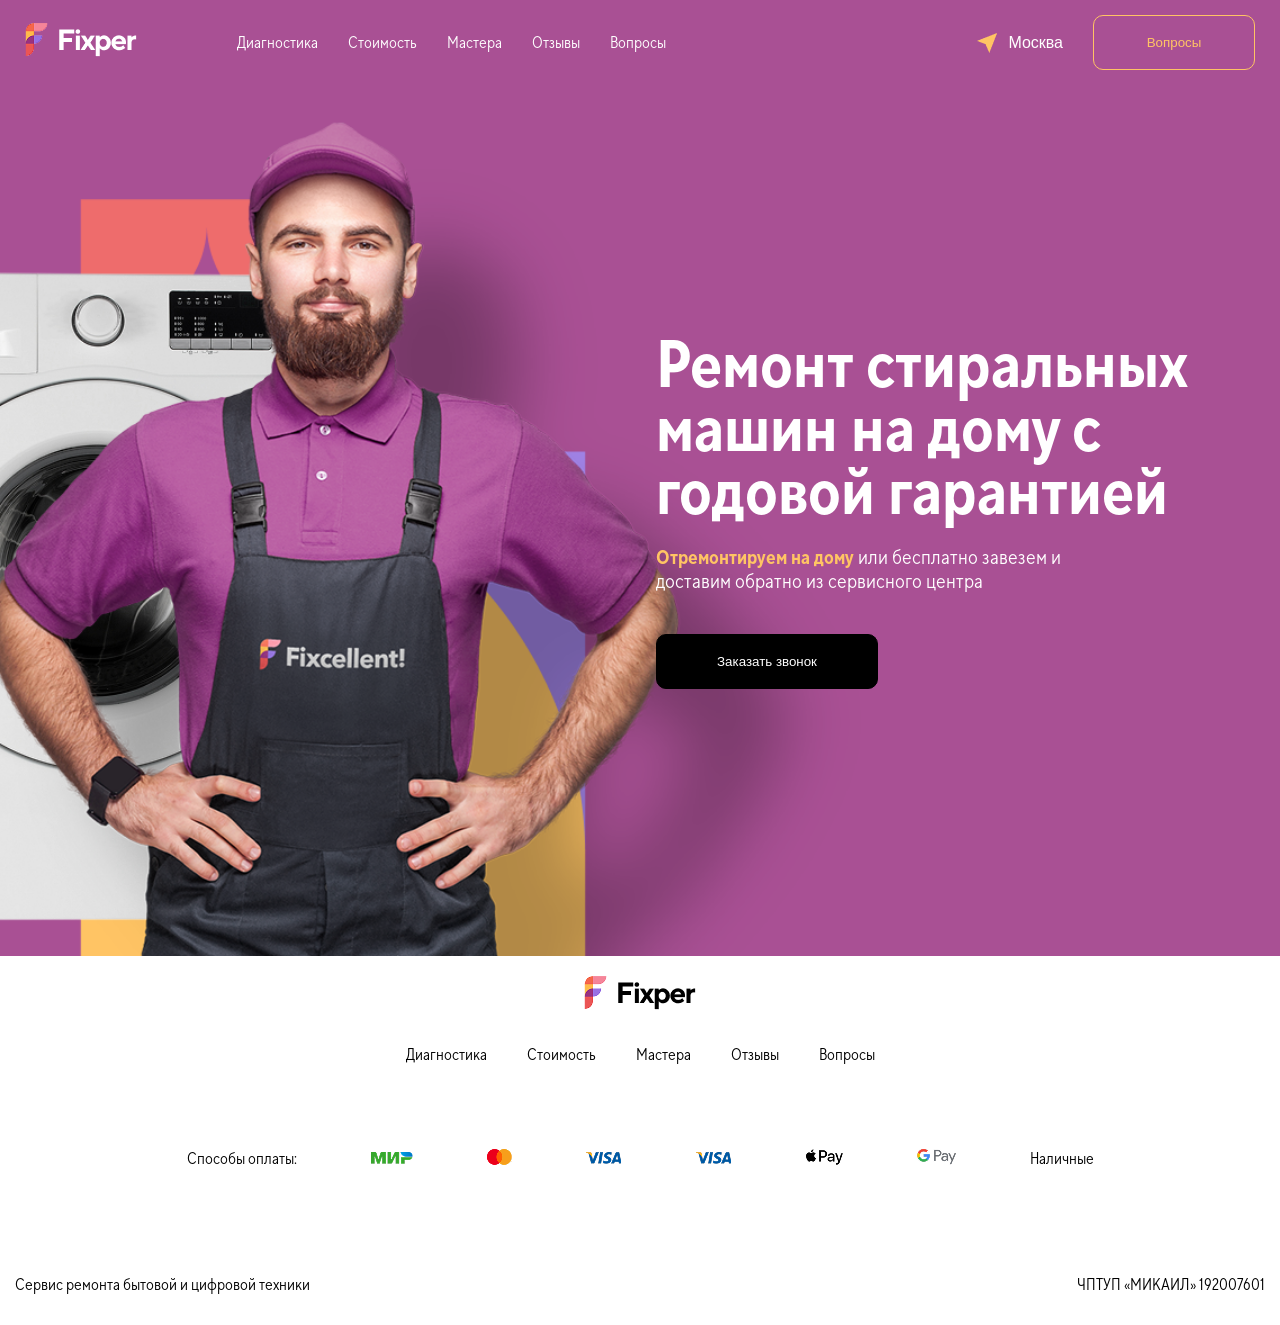
==== fixper/index.html @ 1a1fa9ac "web_apps_al" ====
<!DOCTYPE html>
<html lang="en">

<head>
    <meta charset="UTF-8">
    <meta name="viewport" content="width=device-width, initial-scale=1.0">
    <meta http-equiv="X-UA-Compatible" content="ie=edge">
    <link rel="stylesheet" href="css/style.css">
    <script src="js/maun.js" defer></script>
    <title>Document</title>
</head>

<body>
    <section class="hero">
        <div class="container">
            <header class="header">
                <div class="header__wrapper">
                    <a href="#" class="logo">
                        <img src="./img/logo.png" alt="logo">
                    </a>
                    <nav class="nav">
                        <ul class="nav__list">
                            <li class="nav__item">
                                <a href="#" class="nav__link">Диагностика</a>
                            </li>
                            <li class="nav__item">
                                <a href="#" class="nav__link">Стоимость</a>
                            </li>
                            <li class="nav__item">
                                <a href="#" class="nav__link">Мастера</a>
                            </li>
                            <li class="nav__item">
                                <a href="#" class="nav__link">Отзывы</a>
                            </li>
                            <li class="nav__item">
                                <a href="#" class="nav__link">Вопросы</a>
                            </li>
                        </ul>
                    </nav>
                </div>
                <div class="btn__wrapper">
                    <button class="geo">
                        <img src="./img/geo.png" alt="geo" class="geo__img">
                        <span class="geo">Москва</span>
                    </button>
                    <button class="call">Вопросы</button>
                </div>
                <button id="burgerBtn" class="burger-btn">
                    <span></span>
                    <span></span>
                    <span></span>
                </button>
            </header>
            <div class="hero__content">
                <div class="hero__wrapper">
                    <h1 class="hero__title">
                        Ремонт стиральных машин на дому c годовой гарантией
                    </h1>
                    <p class="hero__text">
                        <span>Отремонтируем на дому</span>
                         или бесплатно завезем и доставим обратно из сервисного центра
                    </p>
                    <button class="hero__btn">Заказать звонок</button>
                </div>
            </div>
        </div>
    </section>


    <footer class="footer">
        <div class="container">
            <div class="footer__wrapper">
                <img class="footer__logo" src="./img/logo2.png" alt="">
                <nav class="footer__nav">
                    <ul class="footer__list">
                        <li class="footer__item">
                            <a href="#" class="footer__link">Диагностика</a>
                        </li>
                        <li class="footer__item">
                            <a href="#" class="footer__link">Стоимость</a>
                        </li>
                        <li class="footer__item">
                            <a href="#" class="footer__link">Мастера</a>
                        </li>
                        <li class="footer__item">
                            <a href="#" class="footer__link">Отзывы</a>
                        </li>
                        <li class="footer__item">
                            <a href="#" class="footer__link">Вопросы</a>
                        </li>
                    </ul>
                </nav>
                <ul class="pay__list">
                    <li class="pay__item">
                        <p>Способы оплаты:</p>
                    </li>
                    <li class="pay__item">
                        <img src="./img/Мир-логотип.png" alt="visa">
                    </li>
                    <li class="pay__item">
                        <img src="./img/2000px-Mastercard-logo.png" alt="mastercard">
                    </li>
                    <li class="pay__item">
                        <img src="./img/Visa_Inc._logo.png" alt="mir">
                    </li>
                    <li class="pay__item">
                        <img src="./img/Visa_Inc._logo.png" alt="visa">
                    </li>
                    <li class="pay__item">
                        <img src="./img/58837-google-apple-mobile-pay-wallet-digital-logo.png" alt="mastercard">
                    </li>
                    <li class="pay__item">
                        <img src="./img/2000px-Google_Pay_(GPay)_Logo.png" alt="mir">
                    </li>
                    <li class="pay__item">
                        <p>Наличные</p>
                    </li>
                </ul>
            </div>
            <div class="footer__info">
                <div class="footer__info__item">
                    Сервис ремонта бытовой и цифровой техники
                </div>
                <div class="footer__info__item">
                    ЧПТУП «МИКАИЛ» 192007601
                </div>
            </div>
        </div>
    </footer>
</body>

</html>
---- fixper/css/style.css ----
@font-face {
    font-family: "TT Norms";
    src: url("../fonts/TT Norms Std Trial Condensed Regular.otf") format("opentype");
    font-weight: 400;
    font-display: swap;
}

@font-face {
    font-family: "TT Norms";
    src: url("../fonts/TT Norms Std Trial Condensed Bold.otf") format("opentype");
    font-weight: 700;
    font-display: swap;
}

@font-face {
    font-family: "TT Norms";
    src: url("../fonts/TT Norms Std Trial Condensed Medium.otf") format("opentype");
    font-weight: 500;
    font-display: swap;
}

@font-face {
    font-family: "TT Norms";
    src: url("../fonts/TT Norms Std Trial Condensed ExtraBold.otf") format("opentype");
    font-weight: 800;
    font-display: swap;
}

@font-face {
    font-family: "Montserrat";
    src: url(../fonts/Montserrat[wght].ttf) format("truetype");
    font-weight: 400 500 700;
    font-display: swap;
}

body {
    font-family: "TT Norms", sans-serif;
    font-weight: 500;
    background-color: #ffffff;
}

*,
*::after,
*::before {
    margin: 0;
    padding: 0;
    box-sizing: border-box;
}

a {
    text-decoration: none;
    color: inherit;
}

ul {
    list-style: none;
}

img {
    max-width: 100%;
}

button {
    border: none;
    background: none;
    cursor: pointer;
}

.container {
    max-width: 1400px;
    margin: 0 auto;
    padding: 0 15px;
}

.hero {
    background-image: url("../img/hero.png");
    background-size: cover;
    background-position: center center;
    background-repeat: no-repeat;
    width: 100%;
    height: auto;
}

.header {
    padding: 3px 10px;
    display: flex;
    justify-content: space-between;
    align-items: center;
    margin-bottom: 250px;
}

.header__wrapper {
    display: flex;
    /* justify-content: space-between; */
    align-items: center;
    padding: 20px 0;
    font-size: 16px;
    color: white;
    font-weight: 400;
    gap: 100px;
}

.nav__list {
    display: flex;
    gap: 30px;
}

.btn__wrapper {
    display: flex;
    gap: 30px;
    align-items: center;
}

.geo {
    display: flex;
    align-items: center;
    gap: 10px;
    cursor: pointer;
    font-size: 16px;
    color: white;
}

.call {
    border: 1px solid #FFC464;
    color: #FFC464;
    width: 162px;
    height: 55px;
    border-radius: 10px;
    cursor: pointer;
}

.burger-btn {
    display: none;
}

.hero__content {
    /* margin-top: 100px; */
    /* text-align: left; */
    color: white;
    padding-left: 641px;
    /* padding-top: 100px; */
}

.hero__title {
    font-size: 67px;
    font-weight: 600;
    margin-bottom: 20px;
    max-width: 665px;
    line-height: 95%;
    font-weight: 700;
}

.hero__text {
    font-size: 20px;
    font-weight: 400;
    margin-bottom: 40px;
    max-width: 460px;
    line-height: 120%;
}

.hero__text span {
    color: #FFC464;
    font-size: 20px;
    font-weight: 700;
}

.hero__btn {
    border: 1px solid #000000;
    background-color: #000000;
    color: #ffffff;
    width: 222px;
    height: 55px;
    border-radius: 10px;
    cursor: pointer;
    margin-bottom: 267px;
}

.footer__wrapper {
    display: flex;
    flex-direction: column;
    justify-content: center;
    align-items: center;
    padding: 20px 0;
    font-size: 16px;
    color: rgb(0, 0, 0);
    font-weight: 400;
    margin-bottom: 85px;
}

.footer__logo{
    margin-bottom: 35px;
}

.footer__list {
    display: flex;
    gap: 40px;
    list-style: none;
    padding: 0;
    margin: 0;
    margin-bottom: 84px;
}

.pay__list{
    display: flex;
    align-items: center;
    gap: 74px;
    padding: 0;
    margin: 0;
}

.footer__info{
    display: flex;
    align-items: center;
    justify-content: space-between;
    margin-bottom: 30px;
    font-weight: 400;
}
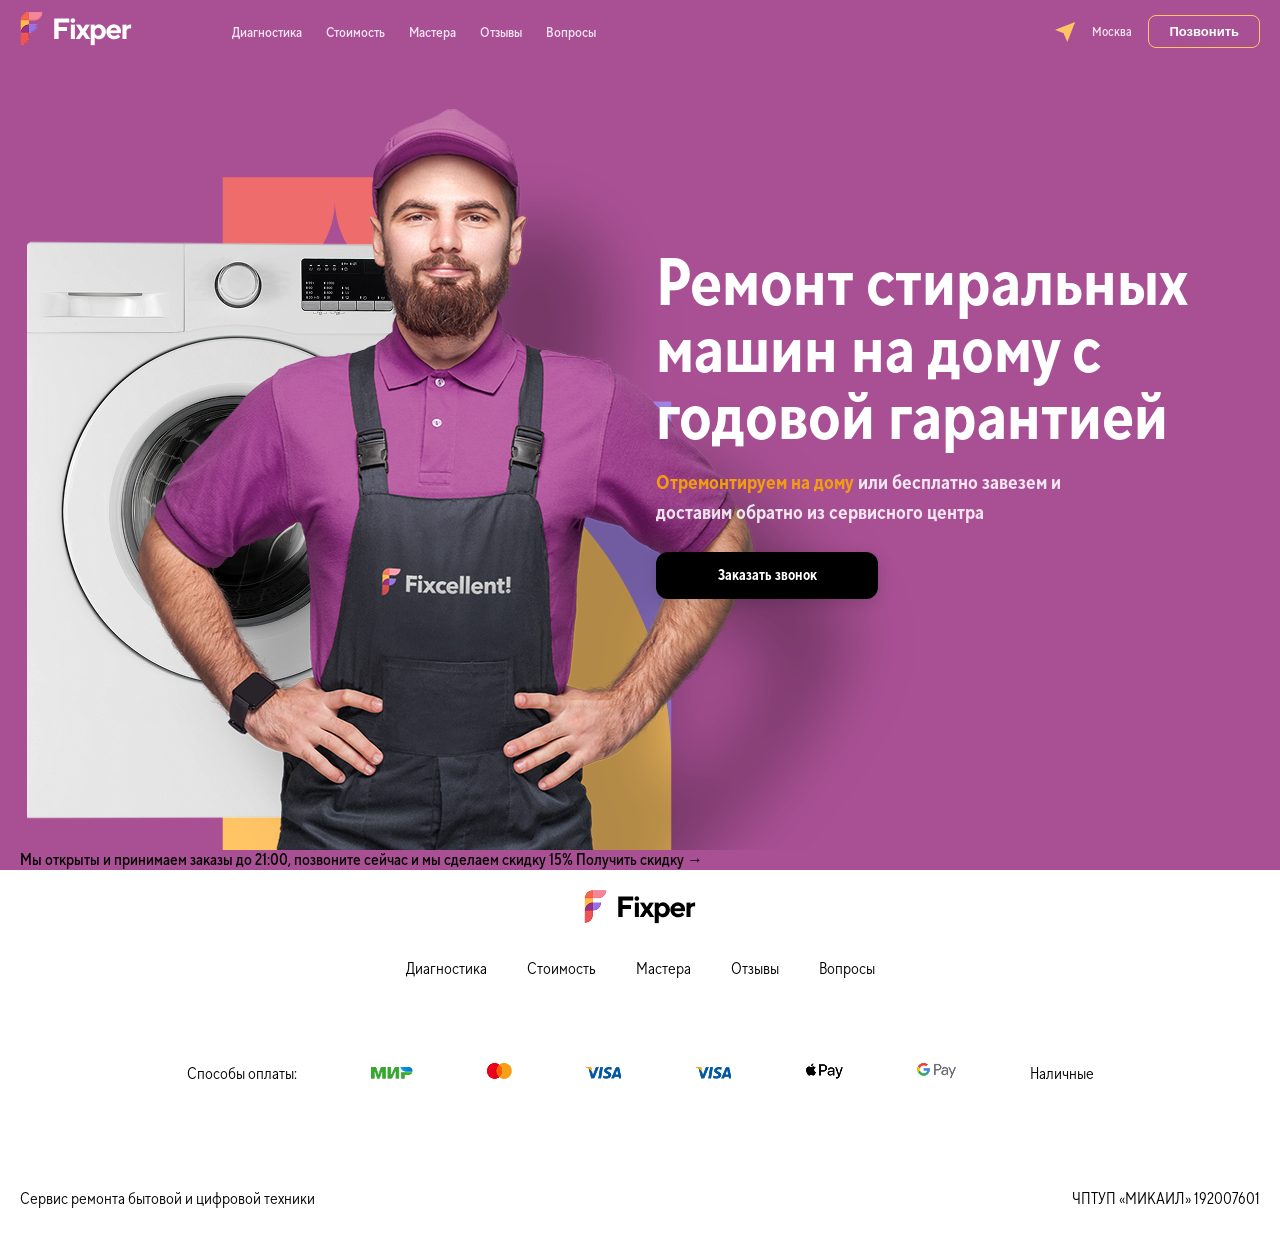
==== commit 8aa28718: "add header hero footer" ====
--- a/fixper/index.html
+++ b/fixper/index.html
@@ -6,51 +6,84 @@
     <meta name="viewport" content="width=device-width, initial-scale=1.0">
     <meta http-equiv="X-UA-Compatible" content="ie=edge">
     <link rel="stylesheet" href="css/style.css">
-    <script src="js/maun.js" defer></script>
+    <script src="js/main.js" defer></script>
     <title>Document</title>
 </head>
 
 <body>
+    <header class="header">
+        <div class="container">
+            <div class="header__wrapper">
+                <a href="#" class="logo">
+                    <img src="./img/logo.png" alt="logo">
+                </a>
+                <nav class="nav">
+                    <ul class="nav__list">
+                        <li class="nav__item">
+                            <a href="#" class="nav__link">Диагностика</a>
+                        </li>
+                        <li class="nav__item">
+                            <a href="#" class="nav__link">Стоимость</a>
+                        </li>
+                        <li class="nav__item">
+                            <a href="#" class="nav__link">Мастера</a>
+                        </li>
+                        <li class="nav__item">
+                            <a href="#" class="nav__link">Отзывы</a>
+                        </li>
+                        <li class="nav__item">
+                            <a href="#" class="nav__link">Вопросы</a>
+                        </li>
+                    </ul>
+                </nav>
+            </div>
+
+            <div class="header-right">
+                <img src="./img/geo.png" alt="geo" class="geo__img">
+                <span class="city">
+                    Москва
+                </span>
+                <button class="btn-call">Позвонить</button>
+            </div>
+            <button class="burger" onclick="openMobileMenu()">
+                <span></span><span></span><span></span>
+            </button>
+        </div>
+    </header>
+
+    <!-- Mobile Menu -->
+    <div class="mobile-menu" id="mobileMenu">
+        <button class="mobile-close" onclick="closeMobileMenu()">×</button>
+        <a href="#diagnostic" onclick="closeMobileMenu()">Диагностика</a>
+        <a href="#pricing" onclick="closeMobileMenu()">Стоимость</a>
+        <a href="#team" onclick="closeMobileMenu()">Мастера</a>
+        <a href="#reviews" onclick="closeMobileMenu()">Отзывы</a>
+        <a href="#faq" onclick="closeMobileMenu()">Вопросы</a>
+        <a href="#contact" onclick="closeMobileMenu()">Контакты</a>
+        <button class="btn-call" style="font-size:16px;padding:12px 32px;">Позвонить</button>
+    </div>
+
     <section class="hero">
+        <div class="hero-info">
+            <img class="hero__img" src="./img/hero_img.png" alt="">
+            <div class="hero-content">
+                <h1>Ремонт стиральных машин на дому с годовой гарантией</h1>
+                <p><span>Отремонтируем на дому</span> или бесплатно завезем и доставим обратно из сервисного центра</p>
+                <a href="#cta" class="btn-hero">Заказать звонок</a>
+            </div>
+        </div>
+
+        <div class="promo-bar">
+            <div class="container">
+                <div class="promo-dot"></div>
+                <span>Мы открыты и принимаем заказы до 21:00, позвоните сейчас и мы сделаем скидку 15%</span>
+                <span class="promo-link">Получить скидку →</span>
+            </div>
+        </div>
+    </section>
+
+    <!-- <section class="hero">
         <div class="container">
-            <header class="header">
-                <div class="header__wrapper">
-                    <a href="#" class="logo">
-                        <img src="./img/logo.png" alt="logo">
-                    </a>
-                    <nav class="nav">
-                        <ul class="nav__list">
-                            <li class="nav__item">
-                                <a href="#" class="nav__link">Диагностика</a>
-                            </li>
-                            <li class="nav__item">
-                                <a href="#" class="nav__link">Стоимость</a>
-                            </li>
-                            <li class="nav__item">
-                                <a href="#" class="nav__link">Мастера</a>
-                            </li>
-                            <li class="nav__item">
-                                <a href="#" class="nav__link">Отзывы</a>
-                            </li>
-                            <li class="nav__item">
-                                <a href="#" class="nav__link">Вопросы</a>
-                            </li>
-                        </ul>
-                    </nav>
-                </div>
-                <div class="btn__wrapper">
-                    <button class="geo">
-                        <img src="./img/geo.png" alt="geo" class="geo__img">
-                        <span class="geo">Москва</span>
-                    </button>
-                    <button class="call">Вопросы</button>
-                </div>
-                <button id="burgerBtn" class="burger-btn">
-                    <span></span>
-                    <span></span>
-                    <span></span>
-                </button>
-            </header>
             <div class="hero__content">
                 <div class="hero__wrapper">
                     <h1 class="hero__title">
@@ -58,13 +91,24 @@
                     </h1>
                     <p class="hero__text">
                         <span>Отремонтируем на дому</span>
-                         или бесплатно завезем и доставим обратно из сервисного центра
+                        или бесплатно завезем и доставим обратно из сервисного центра
                     </p>
                     <button class="hero__btn">Заказать звонок</button>
                 </div>
             </div>
+            <div class="hero__discount">
+                <div class="hero__discount__wrapper">
+                    <img src="./img/Group 417.png" alt="hero_discount">
+                    <img src="./img/Ellipse 85.png" alt="">
+                    <span>Мы открыты и принимаем заказы до 21:00, позвоните сейчас и мы сделаем скидку 15%</span>
+                    <button class="hero__discount__btn">
+                        <span> Получить скидку</span>
+                        <img src="./img/Arrow 1.png" alt="">
+                    </button>
+                </div>
+            </div>
         </div>
-    </section>
+    </section> -->
 
 
     <footer class="footer">
--- a/fixper/css/style.css
+++ b/fixper/css/style.css
@@ -1,219 +1,357 @@
 @font-face {
-    font-family: "TT Norms";
-    src: url("../fonts/TT Norms Std Trial Condensed Regular.otf") format("opentype");
-    font-weight: 400;
-    font-display: swap;
-}
-
-@font-face {
-    font-family: "TT Norms";
-    src: url("../fonts/TT Norms Std Trial Condensed Bold.otf") format("opentype");
-    font-weight: 700;
-    font-display: swap;
-}
-
-@font-face {
-    font-family: "TT Norms";
-    src: url("../fonts/TT Norms Std Trial Condensed Medium.otf") format("opentype");
-    font-weight: 500;
-    font-display: swap;
-}
-
-@font-face {
-    font-family: "TT Norms";
-    src: url("../fonts/TT Norms Std Trial Condensed ExtraBold.otf") format("opentype");
-    font-weight: 800;
-    font-display: swap;
-}
-
-@font-face {
-    font-family: "Montserrat";
-    src: url(../fonts/Montserrat[wght].ttf) format("truetype");
-    font-weight: 400 500 700;
-    font-display: swap;
+  font-family: "TT Norms";
+  src: url("../fonts/TT Norms Std Trial Condensed Regular.otf")
+    format("opentype");
+  font-weight: 400;
+  font-display: swap;
+}
+
+@font-face {
+  font-family: "TT Norms";
+  src: url("../fonts/TT Norms Std Trial Condensed Bold.otf") format("opentype");
+  font-weight: 700;
+  font-display: swap;
+}
+
+@font-face {
+  font-family: "TT Norms";
+  src: url("../fonts/TT Norms Std Trial Condensed Medium.otf")
+    format("opentype");
+  font-weight: 500;
+  font-display: swap;
+}
+
+@font-face {
+  font-family: "TT Norms";
+  src: url("../fonts/TT Norms Std Trial Condensed ExtraBold.otf")
+    format("opentype");
+  font-weight: 800;
+  font-display: swap;
+}
+
+@font-face {
+  font-family: "Montserrat";
+  src: url(../fonts/Montserrat[wght].ttf) format("truetype");
+  font-weight: 400 500 700;
+  font-display: swap;
+}
+
+:root {
+  --purple: #9b59b6;
+  --purple-dark: #7d3c98;
+  --purple-light: #d2b4de;
+  --purple-bg: #f5eef8;
+  --orange: #f39c12;
+  --orange-light: #fdebd0;
+  --yellow: #f1c40f;
+  --pink: #e91e63;
+  --text: #2c3e50;
+  --text-light: #7f8c8d;
+  --white: #ffffff;
+  --bg-light: #f9f5fb;
+  --black: #000000;
+  --radius: 16px;
+  --shadow: 0 4px 20px rgba(0, 0, 0, 0.08);
 }
 
 body {
-    font-family: "TT Norms", sans-serif;
-    font-weight: 500;
-    background-color: #ffffff;
+  font-family: "TT Norms", sans-serif;
+  font-weight: 500;
+  background-color: #ffffff;
 }
 
 *,
 *::after,
 *::before {
-    margin: 0;
-    padding: 0;
-    box-sizing: border-box;
+  margin: 0;
+  padding: 0;
+  box-sizing: border-box;
 }
 
 a {
-    text-decoration: none;
-    color: inherit;
+  text-decoration: none;
+  color: inherit;
 }
 
 ul {
-    list-style: none;
+  list-style: none;
 }
 
 img {
-    max-width: 100%;
+  max-width: 100%;
 }
 
 button {
-    border: none;
-    background: none;
-    cursor: pointer;
+  border: none;
+  background: none;
+  cursor: pointer;
 }
 
 .container {
-    max-width: 1400px;
-    margin: 0 auto;
-    padding: 0 15px;
-}
-
+  max-width: 1400px;
+  margin: 0 auto;
+  padding: 0 20px;
+}
+
+/* ========== HEADER ========== */
+.header {
+  position: fixed;
+  top: 0;
+  left: 0;
+  right: 0;
+  z-index: 100;
+  background: #a95094;
+  backdrop-filter: blur(10px);
+  padding: 12px 0;
+}
+.header .container {
+  display: flex;
+  align-items: center;
+  justify-content: space-between;
+  gap: 10px;
+}
+
+.header__wrapper {
+  display: flex;
+  align-items: center;
+  justify-content: space-between;
+}
+
+.logo {
+  padding-right: 100px;
+  @media (max-width: 1024px) {
+    padding-right: 50px;
+  }
+}
+
+.nav__list {
+  display: flex;
+  gap: 24px;
+  @media (max-width: 768px) {
+    display: none;
+  }
+}
+
+.nav a {
+  color: rgba(255, 255, 255, 0.85);
+  font-size: 14px;
+  font-weight: 500;
+  transition: color 0.2s;
+}
+.nav a:hover {
+  color: var(--white);
+}
+.header-right {
+  display: flex;
+  align-items: center;
+  gap: 16px;
+  @media (max-width: 768px) {
+    display: none;
+  }
+}
+.city {
+  display: flex;
+  align-items: center;
+  gap: 4px;
+  color: rgba(255, 255, 255, 0.85);
+  font-size: 13px;
+}
+.city svg {
+  width: 14px;
+  height: 14px;
+  fill: var(--orange);
+}
+.btn-call {
+  padding: 8px 20px;
+  border-radius: 8px;
+  font-size: 13px;
+  font-weight: 600;
+  border: 1px solid #ffc464;
+  background: transparent;
+  color: var(--white);
+  transition: background 0.2s;
+}
+
+.btn-call:hover {
+  background: #e67e22;
+}
+
+/* Mobile menu */
+.burger {
+  display: none;
+  flex-direction: column;
+  gap: 5px;
+  background: none;
+  padding: 5px;
+  @media (max-width: 768px) {
+    display: flex;
+  }
+}
+
+.burger span {
+  display: block;
+  width: 24px;
+  height: 2px;
+  background: white;
+  border-radius: 2px;
+  transition: 0.3s;
+}
+
+.mobile-menu {
+  display: none;
+  position: fixed;
+  top: 0;
+  left: 0;
+  right: 0;
+  bottom: 0;
+  background: var(--purple-dark);
+  z-index: 200;
+  flex-direction: column;
+  align-items: center;
+  justify-content: center;
+  gap: 24px;
+}
+
+.mobile-menu.active {
+  display: flex;
+}
+
+.mobile-menu a {
+  color: white;
+  font-size: 20px;
+  font-weight: 600;
+}
+
+.mobile-close {
+  position: absolute;
+  top: 20px;
+  right: 20px;
+  background: none;
+  color: white;
+  font-size: 32px;
+  line-height: 1;
+}
+
+/* ========== HERO ========== */
 .hero {
-    background-image: url("../img/hero.png");
-    background-size: cover;
-    background-position: center center;
-    background-repeat: no-repeat;
-    width: 100%;
-    height: auto;
-}
-
-.header {
-    padding: 3px 10px;
-    display: flex;
-    justify-content: space-between;
-    align-items: center;
-    margin-bottom: 250px;
-}
-
-.header__wrapper {
-    display: flex;
-    /* justify-content: space-between; */
-    align-items: center;
-    padding: 20px 0;
-    font-size: 16px;
-    color: white;
-    font-weight: 400;
-    gap: 100px;
-}
-
-.nav__list {
-    display: flex;
-    gap: 30px;
-}
-
-.btn__wrapper {
-    display: flex;
-    gap: 30px;
-    align-items: center;
-}
-
-.geo {
-    display: flex;
-    align-items: center;
-    gap: 10px;
-    cursor: pointer;
-    font-size: 16px;
-    color: white;
-}
-
-.call {
-    border: 1px solid #FFC464;
-    color: #FFC464;
-    width: 162px;
-    height: 55px;
-    border-radius: 10px;
-    cursor: pointer;
-}
-
-.burger-btn {
-    display: none;
-}
-
-.hero__content {
-    /* margin-top: 100px; */
-    /* text-align: left; */
-    color: white;
-    padding-left: 641px;
-    /* padding-top: 100px; */
-}
-
-.hero__title {
-    font-size: 67px;
-    font-weight: 600;
-    margin-bottom: 20px;
-    max-width: 665px;
-    line-height: 95%;
-    font-weight: 700;
-}
-
-.hero__text {
-    font-size: 20px;
-    font-weight: 400;
-    margin-bottom: 40px;
-    max-width: 460px;
-    line-height: 120%;
-}
-
-.hero__text span {
-    color: #FFC464;
-    font-size: 20px;
-    font-weight: 700;
-}
-
-.hero__btn {
-    border: 1px solid #000000;
-    background-color: #000000;
-    color: #ffffff;
-    width: 222px;
-    height: 55px;
-    border-radius: 10px;
-    cursor: pointer;
-    margin-bottom: 267px;
+  background: #a95094;
+}
+
+/* .hero .container {
+  display: flex;
+  align-items: center;
+  gap: 40px;
+  position: relative;
+  z-index: 1;
+} */
+
+.hero-info {
+  display: flex;
+  padding-left: 27px;
+  padding-right: 27px;
+}
+
+.hero__img{
+  width: 890px;
+  height: 741px;
+  object-fit: cover;
+}
+
+.hero__img{
+  width: 100%;
+  height: 100%;
+  object-fit: cover;
+}
+
+.hero-content {
+  width: 684px;
+  display: flex;
+  flex-direction: column;
+  justify-content: center;
+  background: transparent;
+  transform: translateX(-40%);
+}
+
+.hero-content h1 {
+  font-size: 67px;
+  font-weight: 700;
+  color: var(--white);
+  line-height: 1;
+  margin-bottom: 16px;
+  width: 650px;
+}
+
+.hero-content p {
+  color: rgba(255, 255, 255, 0.85);
+  font-size: 20px;
+  font-weight: 600;
+  margin-bottom: 24px;
+  line-height: 1.5;
+  width: 460px;
+}
+
+.hero-content p span {
+  color: var(--orange);
+}
+
+.btn-hero {
+  width: 222px;
+  display: inline-block;
+  text-align: center;
+  padding: 14px 32px;
+  background: var(--black);
+  color: var(--white);
+  border-radius: 12px;
+  font-size: 15px;
+  font-weight: 700;
+  transition:
+    transform 0.2s,
+    box-shadow 0.2s;
+  box-shadow: 0 4px 15px rgba(0, 0, 0, 0.15);
+}
+
+.btn-hero:hover {
+  transform: translateY(-2px);
+  box-shadow: 0 8px 25px rgba(0, 0, 0, 0.2);
 }
 
 .footer__wrapper {
-    display: flex;
-    flex-direction: column;
-    justify-content: center;
-    align-items: center;
-    padding: 20px 0;
-    font-size: 16px;
-    color: rgb(0, 0, 0);
-    font-weight: 400;
-    margin-bottom: 85px;
-}
-
-.footer__logo{
-    margin-bottom: 35px;
+  display: flex;
+  flex-direction: column;
+  justify-content: center;
+  align-items: center;
+  padding: 20px 0;
+  font-size: 16px;
+  color: rgb(0, 0, 0);
+  font-weight: 400;
+  margin-bottom: 85px;
+}
+
+.footer__logo {
+  margin-bottom: 35px;
 }
 
 .footer__list {
-    display: flex;
-    gap: 40px;
-    list-style: none;
-    padding: 0;
-    margin: 0;
-    margin-bottom: 84px;
-}
-
-.pay__list{
-    display: flex;
-    align-items: center;
-    gap: 74px;
-    padding: 0;
-    margin: 0;
-}
-
-.footer__info{
-    display: flex;
-    align-items: center;
-    justify-content: space-between;
-    margin-bottom: 30px;
-    font-weight: 400;
-}
-
-
+  display: flex;
+  gap: 40px;
+  list-style: none;
+  padding: 0;
+  margin: 0;
+  margin-bottom: 84px;
+}
+
+.pay__list {
+  display: flex;
+  align-items: center;
+  gap: 74px;
+  padding: 0;
+  margin: 0;
+}
+
+.footer__info {
+  display: flex;
+  align-items: center;
+  justify-content: space-between;
+  margin-bottom: 30px;
+  font-weight: 400;
+}
